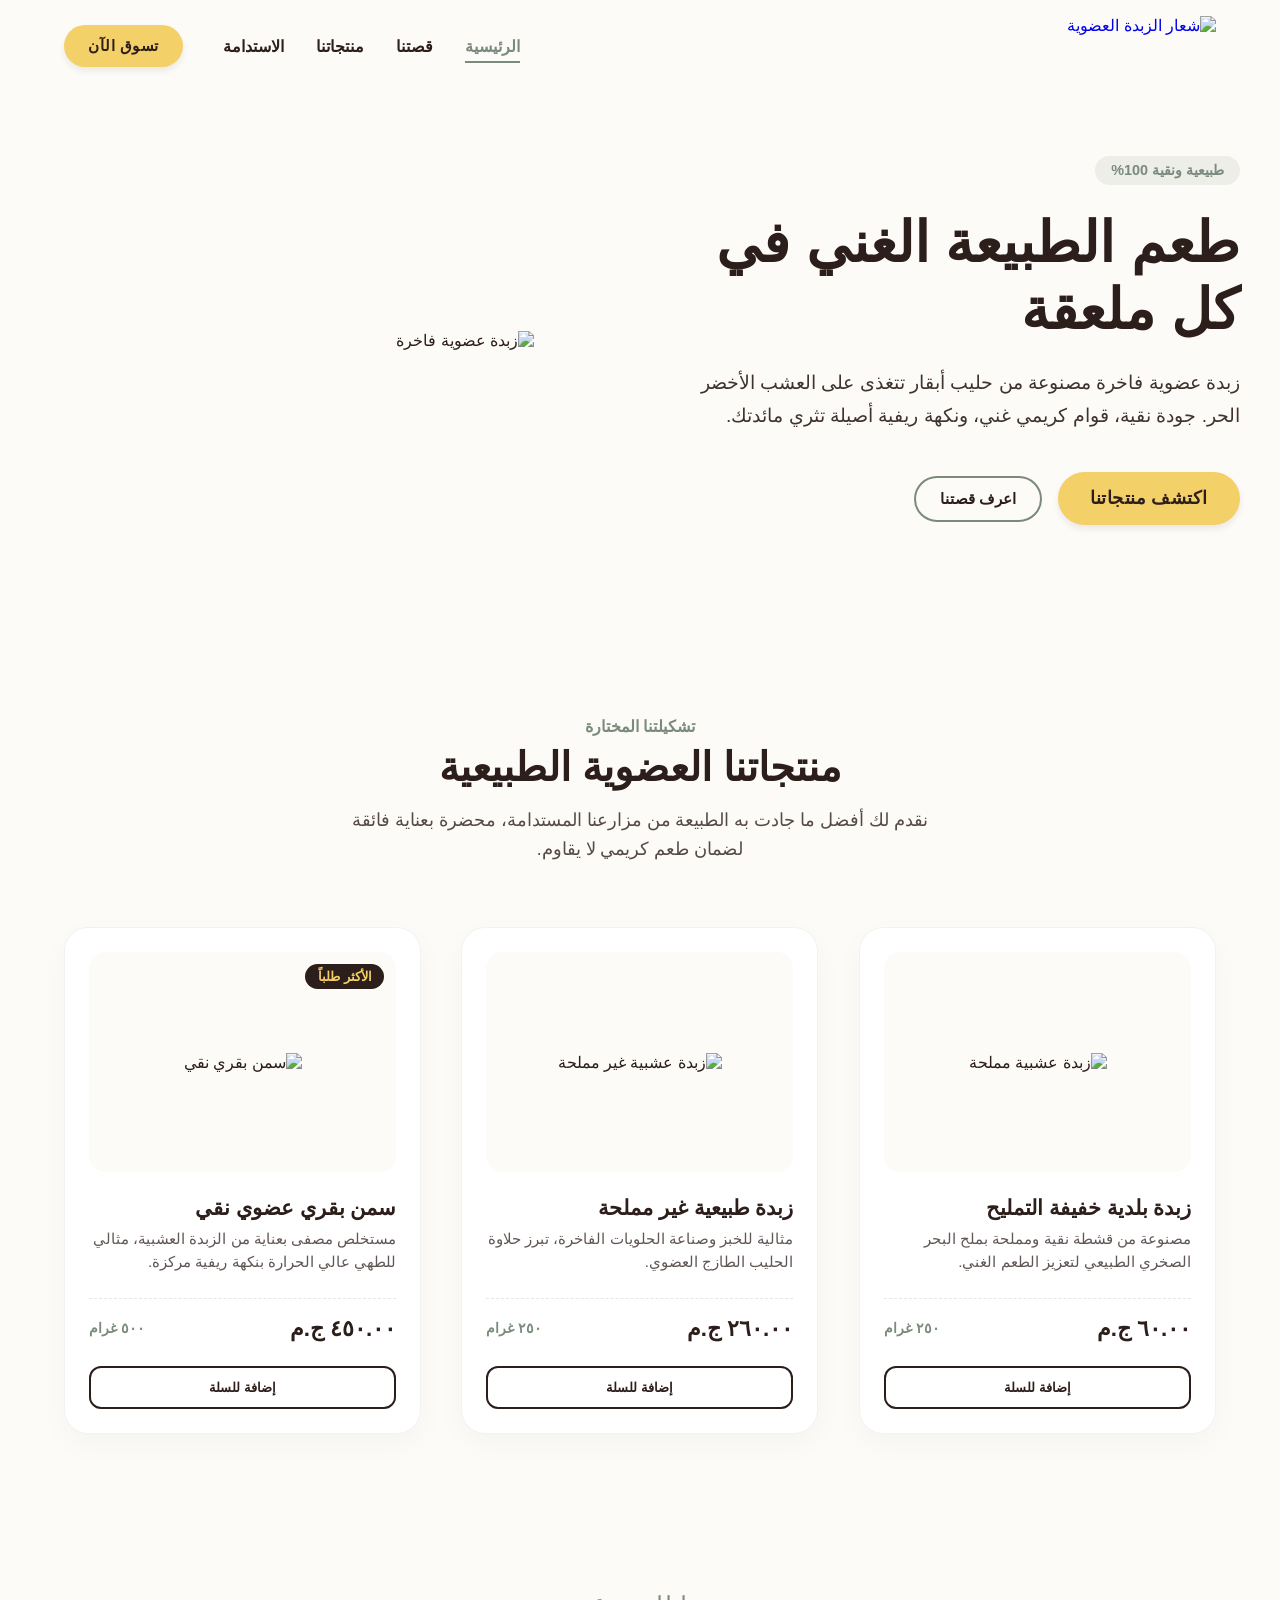
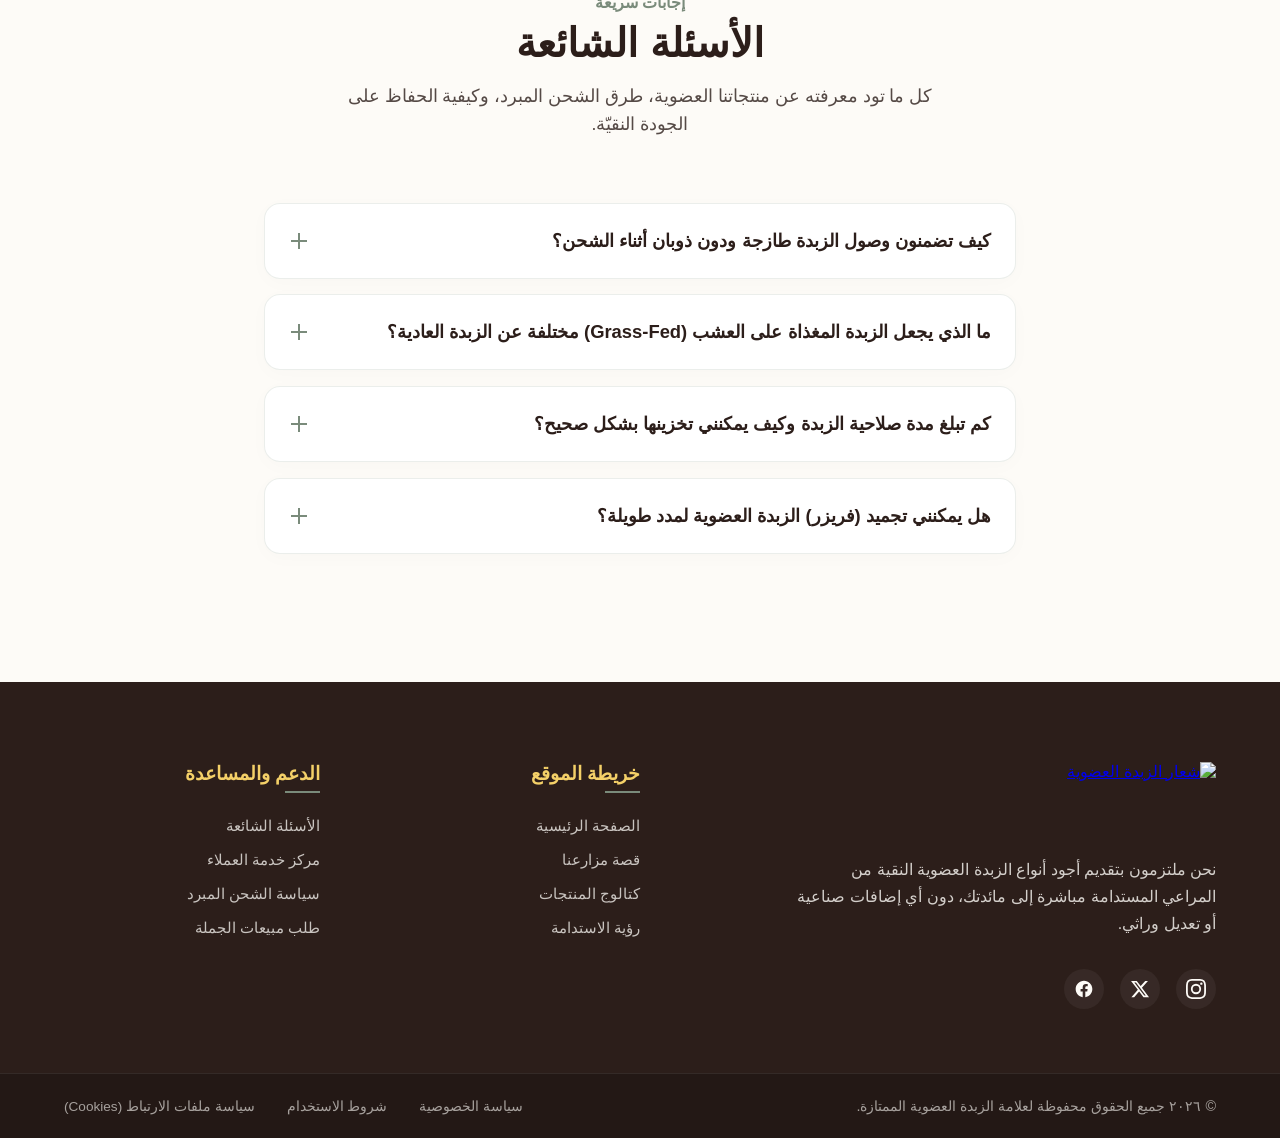
==== index.html @ 4843d84d "Add files via upload" ====
<!DOCTYPE html>
<html lang="ar" dir="rtl">
<head>
    <meta charset="UTF-8">

        <!-- علامات الميتا الأساسية للسيو (Core SEO Meta Tags) -->
    <meta name="description" content="اكتشف طعم الطبيعة النقي مع زبدتنا العضوية الفاخرة والمستخلصة من أبقار تتغذى على العشب الحر 100%. خالية من الإضافات والزيوت المهدرجة، قوام كريمي لا يقاوم.">
    <meta name="keywords" content="زبدة عضوية, زبدة طبيعية, زبدة عشبية, سمن بقري نقي, منتجات ألبان فاخرة, زبدة حيواني, مزارع مستدامة">
    <meta name="robots" content="index, follow">
    <meta name="author" content="اسم علامتك التجارية">
    <link rel="canonical" href="https://yourdomain.com">

    <!-- بطاقات بروتوكول الرسوم المفتوحة لمواقع التواصل الاجتماعي (Open Graph / Facebook) -->
    <meta property="og:type" content="website">
    <meta property="og:url" content="https://yourdomain.com">
    <meta property="og:title" content="زبدة عضوية فاخرة | نقيّة ومغذّاة على العشب 100%">
    <meta property="og:description" content="تذوق النقاء الريفي الأصيل مع منتجاتنا العضوية المستدامة. شحن مبرد بالكامل يضمن وصول قوامها الكريمي الطازج متماسكاً إلى باب بيتك.">
    <meta property="og:image" content="https://yourdomain.comimages/og-share-preview.jpg">
    <meta property="og:site_name" content="اسم علامتك التجارية">
    <meta property="og:locale" content="ar_SA">

    <!-- بطاقات تويتر (Twitter / X Card Data) -->
    <meta name="twitter:card" content="summary_large_image">
    <meta name="twitter:url" content="https://yourdomain.com">
    <meta name="twitter:title" content="زبدة عضوية فاخرة | طعم الطبيعة الغني">
    <meta name="twitter:description" content="زبدة بلدية وسمن بقري طبيعي مستخلص من مراعينا الخضراء المستدامة. خالية تماماً من الكيماويات والمواد الحافظة.">
    <meta name="twitter:image" content="https://yourdomain.comimages/og-share-preview.jpg">


    <meta name="viewport" content="width=device-width, initial-scale=1.0">
    
    <!-- [ضع علامات السيو والميتا تاج هنا] -->

    <title>الرئيسية - منتجات زبدة عضوية فاخرة</title>
    
    <!-- خطوط جوجل الخط العربي الممتاز -->
    <link rel="stylesheet" href="https://googleapis.com">
    
    <!-- ملف التنسيق الخارجي -->
    <link rel="stylesheet" href="style.css">
    

</head>

<body>

    <!-- الأشكال العضوية الخلفية المنتشرة عبر الصفحة -->
  <div style="position: absolute; top: 0; left: 0; width: 100%; height: 100%; overflow: hidden; pointer-events: none; z-index: -2;">
        <div class="organic-shape shape-top-left" aria-hidden="true"></div>
        <div class="organic-shape shape-mid-right" aria-hidden="true"></div>
        <div class="organic-shape shape-bottom-left" aria-hidden="true"></div>
    </div>

    <!-- شريط التنقل العالمي -->
    <header class="site-header">
        <div class="nav-container">
            <a href="#" class="logo-link">
                <!-- Inside index.html / about.html Header -->
<img src="your-transparent-logo.png" alt="شعار الزبدة العضوية" class="logo-img meadow-float">

            </a>

            <button class="mobile-nav-toggle" aria-label="تبديل القائمة" aria-expanded="false">
                <span class="hamburger"></span>
            </button>

            <nav class="nav-menu">
                <ul class="nav-links">
                    <li><a href="index.html" class="nav-item active">الرئيسية</a></li>
                    <li><a href="about.html" class="nav-item">قصتنا</a></li>
                    <li><a href="#products" class="nav-item">منتجاتنا</a></li>
                    <li><a href="#sustainability" class="nav-item">الاستدامة</a></li>
                </ul>
                <div class="nav-action">
                    <a href="#products" class="btn-primary">تسوق الآن</a>
                </div>
            </nav>
        </div>
    </header>

    <!-- قسم الهيرو الرئيسي -->
    <section class="hero-section">
        <div class="hero-container">
            <div class="hero-content">
                <span class="hero-badge">طبيعية ونقية 100%</span>
                <h1 class="hero-headline">طعم الطبيعة الغني في كل ملعقة</h1>
                <p class="hero-subtext">زبدة عضوية فاخرة مصنوعة من حليب أبقار تتغذى على العشب الأخضر الحر. جودة نقية، قوام كريمي غني، ونكهة ريفية أصيلة تثري مائدتك.</p>
                <div class="hero-cta-group">
                    <a href="#products" class="btn-primary btn-large">اكتشف منتجاتنا</a>
                    <a href="#story" class="btn-secondary">اعرف قصتنا</a>
                </div>
            </div>
            
            <div class="hero-visual">
                <div class="hero-image-wrapper">
                    <img src="your-transparent-logo.png" alt="زبدة عضوية فاخرة" class="hero-img">
                </div>
            </div>
        </div>
    </section>

    <!-- قسم المنتجات المتميز -->
    <section id="products" class="products-section">
        <div class="section-header">
            <span class="section-subtitle">تشكيلتنا المختارة</span>
            <h2 class="section-title">منتجاتنا العضوية الطبيعية</h2>
            <p class="section-desc">نقدم لك أفضل ما جادت به الطبيعة من مزارعنا المستدامة، محضرة بعناية فائقة لضمان طعم كريمي لا يقاوم.</p>
        </div>

        <div class="products-grid">
            <!-- المنتج الأول -->
            <article class="product-card reveal-on-scroll delay-1">
                <div class="product-image-holder">
                    <img src="your-transparent-logo.png" alt="زبدة عشبية مملحة" class="product-img">
                </div>
                <div class="product-info">
                    <h3 class="product-name">زبدة بلدية خفيفة التمليح</h3>
                    <p class="product-description">مصنوعة من قشطة نقية ومملحة بملح البحر الصخري الطبيعي لتعزيز الطعم الغني.</p>
                    <div class="product-meta">
                        <span class="product-price">٦٠.٠٠ ج.م</span>
                        <span class="product-weight">٢٥٠ غرام</span>
                    </div>
                    <button class="btn-product-add">إضافة للسلة</button>
                </div>
            </article>

            <!-- المنتج الثاني -->
            <article class="product-card reveal-on-scroll delay-2">
                <div class="product-image-holder">
                    <img src="your-transparent-logo.png" alt="زبدة عشبية غير مملحة" class="product-img">
                </div>
                <div class="product-info">
                    <h3 class="product-name">زبدة طبيعية غير مملحة</h3>
                    <p class="product-description">مثالية للخبز وصناعة الحلويات الفاخرة، تبرز حلاوة الحليب الطازج العضوي.</p>
                    <div class="product-meta">
                        <span class="product-price">٢٦٠.٠٠ ج.م</span>
                        <span class="product-weight">٢٥٠ غرام</span>
                    </div>
                    <button class="btn-product-add">إضافة للسلة</button>
                </div>
            </article>

            <!-- المنتج الثالث -->
            <article class="product-card reveal-on-scroll delay-3">
                <div class="product-image-holder">
                    <span class="badge-featured">الأكثر طلباً</span>
                    <img src="your-transparent-logo.png" alt="سمن بقري نقي" class="product-img">
                </div>
                <div class="product-info">
                    <h3 class="product-name">سمن بقري عضوي نقي</h3>
                    <p class="product-description">مستخلص مصفى بعناية من الزبدة العشبية، مثالي للطهي عالي الحرارة بنكهة ريفية مركزة.</p>
                    <div class="product-meta">
                        <span class="product-price">٤٥٠.٠٠ ج.م</span>
                        <span class="product-weight">٥٠٠ غرام</span>
                    </div>
                    <button class="btn-product-add">إضافة للسلة</button>
                </div>
            </article>
        </div>
    </section>

        <!-- قسم الأسئلة الشائعة -->
    <section id="faqs" class="faq-section">
        <div class="section-header">
            <span class="section-subtitle">إجابات سريعة</span>
            <h2 class="section-title">الأسئلة الشائعة</h2>
            <p class="section-desc">كل ما تود معرفته عن منتجاتنا العضوية، طرق الشحن المبرد، وكيفية الحفاظ على الجودة النقيّة.</p>
        </div>

        <div class="faq-accordion-container">
            <!-- السؤال الأول -->
            <div class="faq-item reveal-on-scroll">
                <button class="faq-trigger" aria-expanded="false">
                    <span class="faq-question">كيف تضمنون وصول الزبدة طازجة ودون ذوبان أثناء الشحن؟</span>
                    <span class="faq-icon" aria-hidden="true"></span>
                </button>
                <div class="faq-content" aria-hidden="true">
                    <div class="faq-answer">
                        <p>نحن نشحن كافة منتجاتنا عبر أسطول سيارات مبرد بالكامل مخصص للمواد الغذائية الحساسة. بالإضافة إلى ذلك، يتم تغليف الشحنة داخل صناديق عازلة للحرارة مدعومة بعبوات جل ثلجية جافة لتظل الزبدة مبردة ومحافظة على قوامها الكريمي المتماسك حتى باب بيتك تماماً.</p>
                    </div>
                </div>
            </div>

            <!-- السؤال الثاني -->
            <div class="faq-item reveal-on-scroll">
                <button class="faq-trigger" aria-expanded="false">
                    <span class="faq-question">ما الذي يجعل الزبدة المغذاة على العشب (Grass-Fed) مختلفة عن الزبدة العادية؟</span>
                    <span class="faq-icon" aria-hidden="true"></span>
                </button>
                <div class="faq-content" aria-hidden="true">
                    <div class="faq-answer">
                        <p>تأتي زبدتنا من أبقار ترعى بحرية في المراعي الخضراء طوال العام بدلاً من الحبوب. هذا يتسبب في اللون الأصفر الطبيعي الغني ويوفر قواماً أكثر طراوة. بالإضافة إلى ذلك، فهي تحتوي على نسب أعلى بـ 5 أضعاف من حمض الـ CLA المفيد، ونسب ممتازة من أوميغا 3 وفيتامينات (أ، د، ك٢) مقارنة بالزبدة التجارية.</p>
                    </div>
                </div>
            </div>

            <!-- السؤال الثالث -->
            <div class="faq-item reveal-on-scroll">
                <button class="faq-trigger" aria-expanded="false">
                    <span class="faq-question">كم تبلغ مدة صلاحية الزبدة وكيف يمكنني تخزينها بشكل صحيح؟</span>
                    <span class="faq-icon" aria-hidden="true"></span>
                </button>
                <div class="faq-content" aria-hidden="true">
                    <div class="faq-answer">
                        <p>صلاحية الزبدة في الثلاجة (بدرجة حرارة ٤ مئوية أو أقل) تصل إلى 3 أشهر من تاريخ الإنتاج. وللحفاظ على جودتها، ننصح بإبقائها في مغلفها الأصلي أو حاوية محكمة الإغلاق بعيداً عن الأطعمة ذات الروائح النفاذة مثل الثوم والبصل لأن الزبدة تمتص الروائح بسهولة.</p>
                    </div>
                </div>
            </div>

            <!-- السؤال الرابع -->
            <div class="faq-item reveal-on-scroll">
                <button class="faq-trigger" aria-expanded="false">
                    <span class="faq-question">هل يمكنني تجميد (فريزر) الزبدة العضوية لمدد طويلة؟</span>
                    <span class="faq-icon" aria-hidden="true"></span>
                </button>
                <div class="faq-content" aria-hidden="true">
                    <div class="faq-answer">
                        <p>نعم، بالتأكيد! يمكنك تجميد الزبدة العضوية بأمان في الفريزر لمدة تصل إلى 12 شهراً دون أن تفقد نكهتها الطازجة أو قيمتها الغذائية. عند الرغبة في استخدامها، انقلها إلى الثلاجة العادية قبل الاستهلاك بـ 24 ساعة لتذوب برفق وتستعيد قوامها المثالي.</p>
                    </div>
                </div>
            </div>
        </div>
    </section>

        <!-- تذييل الصفحة الرئيسي (Footer) -->
    <footer class="site-footer">
        <div class="footer-container">
            <!-- العمود الأول: نبذة العلامة التجارية والشعار -->
            <div class="footer-brand-column">
                <a href="#" class="footer-logo-link">
                    <img src="your-transparent-logo.png" alt="شعار الزبدة العضوية" class="footer-logo">
                </a>
                <p class="footer-brand-desc">نحن ملتزمون بتقديم أجود أنواع الزبدة العضوية النقية من المراعي المستدامة مباشرة إلى مائدتك، دون أي إضافات صناعية أو تعديل وراثي.</p>
                <!-- منصات التواصل الاجتماعي -->
                <div class="footer-socials">
                    <a href="#" class="social-icon-link" aria-label="تابعنا على إنستغرام">
                        <!-- أيقونة إنستغرام عبر الـ SVG النظيف لتجنب تحميل ملفات خارجية -->
                        <svg viewBox="0 0 24 24" width="20" height="20" fill="currentColor"><path d="M12 2.163c3.204 0 3.584.012 4.85.07 3.252.148 4.771 1.691 4.919 4.919.058 1.265.069 1.645.069 4.849 0 3.205-.012 3.584-.069 4.849-.149 3.225-1.664 4.771-4.919 4.919-1.266.058-1.644.07-4.85.07-3.204 0-3.584-.012-4.849-.07-3.26-.149-4.771-1.699-4.919-4.92-.058-1.265-.07-1.644-.07-4.849 0-3.204.013-3.583.07-4.849.149-3.227 1.664-4.771 4.919-4.919 1.266-.057 1.645-.069 4.849-.069zM12 0C8.741 0 8.333.014 7.053.072 2.695.272.273 2.69.073 7.051.014 8.333 0 8.741 0 12c0 3.259.014 3.668.072 4.948.2 4.358 2.618 6.78 6.98 6.98 1.281.058 1.689.072 4.948.072 3.259 0 3.668-.014 4.948-.072 4.354-.2 6.782-2.618 6.979-6.98.059-1.28.073-1.689.073-4.948 0-3.259-.014-3.667-.072-4.947-.196-4.354-2.617-6.78-6.979-6.98C15.668.014 15.259 0 12 0zm0 5.838a6.162 6.162 0 100 12.324 6.162 6.162 0 000-12.324zM12 16a4 4 0 110-8 4 4 0 010 8zm6.406-11.845a1.44 1.44 0 100 2.881 1.44 1.44 0 000-2.881z"/></svg>
                    </a>
                    <a href="#" class="social-icon-link" aria-label="تابعنا على إكس تويتر">
                        <svg viewBox="0 0 24 24" width="20" height="20" fill="currentColor"><path d="M18.244 2.25h3.308l-7.227 8.26 8.502 11.24H16.17l-5.214-6.817L4.99 21.75H1.68l7.73-8.835L1.254 2.25H8.08l4.713 6.231zm-1.161 17.52h1.833L7.084 4.126H5.117z"/></svg>
                    </a>
                    <a href="#" class="social-icon-link" aria-label="تابعنا على فيسبوك">
                        <svg viewBox="0 0 24 24" width="20" height="20" fill="currentColor"><path d="M22 12c0-5.523-4.477-10-10-10S2 6.477 2 12c0 4.991 3.657 9.128 8.438 9.878v-6.987h-2.54V12h2.54V9.797c0-2.506 1.492-3.89 3.777-3.89 1.094 0 2.238.195 2.238.195v2.46h-1.26c-1.243 0-1.63.771-1.63 1.562V12h2.773l-.443 2.89h-2.33v6.988C18.343 21.128 22 16.991 22 12z"/></svg>
                    </a>
                </div>
            </div>

            <!-- العمود الثاني: خريطة الموقع (Site Map Links) -->
            <div class="footer-links-column">
                <h3 class="footer-title">خريطة الموقع</h3>
                <ul class="footer-links-list">
                    <li><a href="#" class="footer-link">الصفحة الرئيسية</a></li>
                    <li><a href="#story" class="footer-link">قصة مزارعنا</a></li>
                    <li><a href="#products" class="footer-link">كتالوج المنتجات</a></li>
                    <li><a href="#sustainability" class="footer-link">رؤية الاستدامة</a></li>
                </ul>
            </div>

            <!-- العمود الثالث: الدعم والاتصال -->
            <div class="footer-links-column">
                <h3 class="footer-title">الدعم والمساعدة</h3>
                <ul class="footer-links-list">
                    <li><a href="#faqs" class="footer-link">الأسئلة الشائعة</a></li>
                    <li><a href="#" class="footer-link">مركز خدمة العملاء</a></li>
                    <li><a href="#" class="footer-link">سياسة الشحن المبرد</a></li>
                    <li><a href="#" class="footer-link">طلب مبيعات الجملة</a></li>
                </ul>
            </div>
        </div>

        <!-- الشريط السفلي النهائي (Bottom Baseline Wrapper) -->
        <div class="footer-bottom-baseline">
            <div class="baseline-container">
                <!-- حقوق النشر والتأليف -->
                <p class="footer-copyright">&copy; ٢٠٢٦ جميع الحقوق محفوظة لعلامة الزبدة العضوية الممتازة.</p>
                <!-- سياسات الخصوصية والشروط -->
                <div class="footer-legal-links">
                    <a href="#" class="legal-link">سياسة الخصوصية</a>
                    <a href="#" class="legal-link">شروط الاستخدام</a>
                    <a href="#" class="legal-link">سياسة ملفات الارتباط (Cookies)</a>
                </div>
            </div>
        </div>
    </footer>

<script src="script.js" defer></script>
  
</body>
</html>
---- style.css ----
/* --- CSS Reset & Variables --- */
* {
    margin: 0;
    padding: 0;
    box-sizing: border-box;
}

:root {
    --color-cream: #FDFBF7;       /* Primary Base */
    --color-yellow: #F4D068;      /* Product Hero */
    --color-sage: #7A8B7B;        /* Organic Anchor */
    --color-espresso: #2C1E1A;    /* Typography */
    --font-family: 'Tajawal', sans-serif;
}

html, body {
    background-color: var(--color-cream);
    color: var(--color-espresso);
    font-family: var(--font-family);
    
    /* FIX: Completely lock down horizontal overflow and prevent bounce artifacts */
    overflow-x: hidden; 
    width: 100%;
    min-height: 100vh;
    display: flex;
    flex-direction: column;
}

/* --- Header & Navigation Layout --- */
.site-header, .hero-section, .products-section, .faq-section {
    width: 100%;
    flex-shrink: 0;
}
.nav-container {
    max-width: 1200px;
    margin: 0 auto;
    padding: 1rem 1.5rem;
    display: flex;
    justify-content: space-between;
    align-items: center;
}

/* الشعار */
.logo-link {
    display: flex;
    align-items: center;
    text-decoration: none;
}

.logo-img {
    height: 60px;
    width: auto;
    display: block;
    object-fit: contain;
}

/* القائمة لسطح المكتب */
.nav-menu {
    display: flex;
    align-items: center;
    gap: 2.5rem;
}

.nav-links {
    list-style: none;
    display: flex;
    gap: 2rem;
}

.nav-item {
    text-decoration: none;
    color: var(--color-espresso);
    font-weight: 700;
    font-size: 1rem;
    transition: color 0.3s ease;
    padding: 0.5rem 0;
    position: relative;
}

.nav-item:hover,
.nav-item.active {
    color: var(--color-sage);
}

.nav-item::after {
    content: '';
    position: absolute;
    bottom: 0;
    right: 0;
    width: 0;
    height: 2px;
    background-color: var(--color-sage);
    transition: width 0.3s ease;
}

.nav-item:hover::after,
.nav-item.active::after {
    width: 100%;
}

/* --- Buttons --- */
.btn-primary {
    display: inline-block;
    background-color: var(--color-yellow);
    color: var(--color-espresso);
    text-decoration: none;
    padding: 0.75rem 1.5rem;
    border-radius: 50px;
    font-weight: 700;
    font-size: 0.95rem;
    letter-spacing: 0.5px;
    transition: transform 0.2s ease, box-shadow 0.2s ease;
    box-shadow: 0 4px 6px rgba(44, 30, 26, 0.1);
    border: none;
    cursor: pointer;
}

.btn-primary:hover {
    transform: translateY(-2px);
    box-shadow: 0 6px 12px rgba(44, 30, 26, 0.15);
}

.btn-secondary {
    display: inline-block;
    background-color: transparent;
    color: var(--color-espresso);
    text-decoration: none;
    padding: 0.75rem 1.5rem;
    border-radius: 50px;
    font-weight: 700;
    font-size: 0.95rem;
    border: 2px solid var(--color-sage);
    transition: background-color 0.3s ease, color 0.3s ease;
}

.btn-secondary:hover {
    background-color: var(--color-sage);
    color: var(--color-cream);
}

.btn-large {
    padding: 1rem 2rem;
    font-size: 1.1rem;
}

/* --- Hero Section --- */
.hero-section {
    padding: 4rem 1.5rem 6rem 1.5rem;
    position: relative;
}

.hero-container {
    max-width: 1200px;
    margin: 0 auto;
    display: flex;
    align-items: center;
    justify-content: space-between;
    gap: 4rem;
}

.hero-content {
    flex: 1;
    max-width: 600px;
}

.hero-badge {
    display: inline-block;
    background-color: rgba(122, 139, 123, 0.15); /* لون الساج بشفافية خفيفة */
    color: var(--color-sage);
    padding: 0.4rem 1rem;
    border-radius: 20px;
    font-weight: 700;
    font-size: 0.9rem;
    margin-bottom: 1.5rem;
}

.hero-headline {
    font-size: 3.5rem;
    font-weight: 900;
    line-height: 1.2;
    color: var(--color-espresso);
    margin-bottom: 1.5rem;
}

.hero-subtext {
    font-size: 1.2rem;
    line-height: 1.7;
    color: var(--color-espresso);
    opacity: 0.9;
    margin-bottom: 2.5rem;
}

.hero-cta-group {
    display: flex;
    gap: 1rem;
    align-items: center;
}

/* منطقة الصورة */
.hero-visual {
    flex: 1;
    display: flex;
    justify-content: center;
    align-items: center;
}

.hero-image-wrapper {
    position: relative;
    width: 100%;
    max-width: 450px;
}

/* تأثير خلفية ناعم دائري خلف اللوجو/المنتج لإبرازه */
.hero-image-wrapper::before {
    content: '';
    position: absolute;
    top: 50%;
    left: 50%;
    transform: translate(-50%, -50%);
    width: 90%;
    height: 90%;
    background-color: rgba(244, 208, 104, 0.2); /* لون أصفر البطل بشفافية */
    border-radius: 50%;
    z-index: -1;
    filter: blur(20px);
}

.hero-img {
    width: 100%;
    height: auto;
    object-fit: contain;
    animation: float 4s ease-in-out infinite; /* تأثير حركة طفو ناعم */
}

/* حركة طفو خفيفة للصورة العضوية */
@keyframes float {
    0%, 100% { transform: translateY(0); }
    50% { transform: translateY(-10px); }
}

/* --- Mobile Nav Toggle (Hamburger) --- */
.mobile-nav-toggle {
    display: none;
    background: transparent;
    border: none;
    cursor: pointer;
    padding: 0.5rem;
    z-index: 1100;
}

.hamburger {
    display: block;
    width: 24px;
    height: 2px;
    background-color: var(--color-espresso);
    position: relative;
    transition: background-color 0.3s ease;
}

.hamburger::before,
.hamburger::after {
    content: '';
    position: absolute;
    width: 24px;
    height: 2px;
    background-color: var(--color-espresso);
    transition: transform 0.3s ease, top 0.3s ease;
}

.hamburger::before { top: -6px; }
.hamburger::after { top: 6px; }

.mobile-nav-toggle[aria-expanded="true"] .hamburger {
    background-color: transparent;
}

.mobile-nav-toggle[aria-expanded="true"] .hamburger::before {
    top: 0;
    transform: rotate(45deg);
}

.mobile-nav-toggle[aria-expanded="true"] .hamburger::after {
    top: 0;
    transform: rotate(-45deg);
}

/* --- Responsive Media Queries (Mobile & Tablet) --- */
@media (max-width: 992px) {
    .hero-headline {
        font-size: 2.8rem;
    }
    .hero-container {
        gap: 2rem;
    }
}

@media (max-width: 768px) {
    /* شريط التنقل للهاتف المحمول - يفتح من اليسار تماشياً مع اتجاه القراءة RTL */
    .mobile-nav-toggle {
        display: block;
    }

    .nav-menu {
        position: fixed;
        top: 0;
        left: -100%; /* مخفي خارج الشاشة من اليسار */
        right: auto;
        width: 80%;
        max-width: 320px;
        height: 100vh;
        background-color: var(--color-cream);
        box-shadow: 4px 0 15px rgba(44, 30, 26, 0.15);
        flex-direction: column;
        justify-content: flex-start;
        align-items: flex-start;
        gap: 3rem;
        padding: 6rem 2rem 2rem 2rem;
        transition: left 0.4s cubic-bezier(0.16, 1, 0.3, 1);
    }

    .nav-menu.nav-open {
        left: 0; /* ينزلق للداخل عند الفتح */
    }

    .nav-links {
        flex-direction: column;
        width: 100%;
        gap: 1.5rem;
    }

    .nav-item {
        font-size: 1.25rem;
        display: block;
        width: 100%;
    }

    .nav-action {
        width: 100%;
    }

    .btn-primary {
        width: 100%;
        text-align: center;
        padding: 1rem;
    }

    /* قسم الهيرو للهاتف المحمول */
    .hero-container {
        flex-direction: column-reverse; /* وضع الصورة في الأعلى والنص تحتها */
        text-align: center;
        gap: 3rem;
    }

    .hero-content {
        max-width: 100%;
    }

    .hero-headline {
        font-size: 2.2rem;
    }

    .hero-subtext {
        font-size: 1.1rem;
        margin-bottom: 2rem;
    }

    .hero-cta-group {
        flex-direction: column;
        width: 100%;
        gap: 1rem;
    }

    .hero-cta-group .btn-primary,
    .hero-cta-group .btn-secondary {
        width: 100%;
        text-align: center;
    }
}
/* --- CSS Reset & Variables --- */
* {
    margin: 0;
    padding: 0;
    box-sizing: border-box;
}

html {
    scroll-behavior: smooth;
}

:root {
    --color-cream: #FDFBF7;       /* Primary Base */
    --color-yellow: #F4D068;      /* Product Hero */
    --color-sage: #7A8B7B;        /* Organic Anchor */
    --color-espresso: #2C1E1A;    /* Typography */
    --font-family: 'Tajawal', sans-serif;
}

body {
    font-family: var(--font-family);
    background-color: var(--color-cream);
    color: var(--color-espresso);
    overflow-x: hidden;
    position: relative;
    min-height: 100vh;
}

/* --- Dynamic Organic Background Textures --- */
.organic-shape {
    position: absolute;
    z-index: -2;
    background-color: rgba(122, 139, 123, 0.05); /* Softened opacity tint */
    filter: blur(40px);
    pointer-events: none;
    
    /* FIX: Prevents animation cycles from triggering side-to-side browser scrollbars */
    contain: paint; 
    will-change: transform;
}

/* شكل علوي أيسر الهيرو */
.shape-top-left {
    top: -2%;
    left: -5%;
    width: 35vw;
    height: 35vw;
    border-radius: 43% 57% 62% 38% / 45% 40% 60% 55%;
    background-color: rgba(244, 208, 104, 0.08);
    animation: pulseShapeTop 14s ease-in-out infinite alternate;
}

.shape-mid-right {
    top: 40%;
    right: -5%;
    width: 35vw;
    height: 35vw;
    border-radius: 60% 40% 55% 45% / 40% 60% 40% 60%;
    animation: pulseShapeRight 12s ease-in-out infinite alternate;
}

.shape-bottom-left {
    bottom: 5%; /* FIX: Lifted from absolute bottom boundary to eliminate layout overflow */
    left: -5%;
    width: 30vw;
    height: 30vw;
    border-radius: 50% 50% 30% 70% / 50% 60% 40% 50%;
    background-color: rgba(244, 208, 104, 0.06);
    animation: pulseShapeLeft 16s ease-in-out infinite alternate;
}

@keyframes pulseShapeTop {
    0% { transform: scale(1) translate(0, 0) rotate(0deg); }
    100% { transform: scale(1.05) translate(10px, 15px) rotate(8deg); }
}
@keyframes pulseShapeRight {
    0% { transform: scale(1) translate(0, 0) rotate(0deg); }
    100% { transform: scale(1.05) translate(-10px, -15px) rotate(-8deg); }
}
@keyframes pulseShapeLeft {
    0% { transform: scale(1) translate(0, 0) rotate(0deg); }
    100% { transform: scale(1.05) translate(15px, -10px) rotate(5deg); }
}
/* --- Header & Navigation Layout --- */
.site-header {
    background-color: transparent;
    width: 100%;
    position: relative;
    z-index: 1000;
}

.nav-container {
    max-width: 1200px;
    margin: 0 auto;
    padding: 1rem 1.5rem;
    display: flex;
    justify-content: space-between;
    align-items: center;
}

.logo-link {
    display: flex;
    align-items: center;
    text-decoration: none;
}

.logo-img {
    height: 60px;
    width: auto;
    display: block;
    object-fit: contain;
}

.nav-menu {
    display: flex;
    align-items: center;
    gap: 2.5rem;
}

.nav-links {
    list-style: none;
    display: flex;
    gap: 2rem;
}

.nav-item {
    text-decoration: none;
    color: var(--color-espresso);
    font-weight: 700;
    font-size: 1rem;
    transition: color 0.3s ease;
    padding: 0.5rem 0;
    position: relative;
}

.nav-item:hover,
.nav-item.active {
    color: var(--color-sage);
}

.nav-item::after {
    content: '';
    position: absolute;
    bottom: 0;
    right: 0;
    width: 0;
    height: 2px;
    background-color: var(--color-sage);
    transition: width 0.3s ease;
}

.nav-item:hover::after,
.nav-item.active::after {
    width: 100%;
}

/* --- Unified Button System --- */
.btn-primary {
    display: inline-block;
    background-color: var(--color-yellow);
    color: var(--color-espresso);
    text-decoration: none;
    padding: 0.75rem 1.5rem;
    border-radius: 50px;
    font-weight: 700;
    font-size: 0.95rem;
    transition: transform 0.2s ease, box-shadow 0.2s ease;
    box-shadow: 0 4px 6px rgba(44, 30, 26, 0.08);
    border: none;
    cursor: pointer;
}

.btn-primary:hover {
    transform: translateY(-2px);
    box-shadow: 0 6px 12px rgba(44, 30, 26, 0.14);
}

.btn-secondary {
    display: inline-block;
    background-color: transparent;
    color: var(--color-espresso);
    text-decoration: none;
    padding: 0.75rem 1.5rem;
    border-radius: 50px;
    font-weight: 700;
    font-size: 0.95rem;
    border: 2px solid var(--color-sage);
    transition: background-color 0.3s ease, color 0.3s ease;
}

.btn-secondary:hover {
    background-color: var(--color-sage);
    color: var(--color-cream);
}

.btn-large {
    padding: 1rem 2rem;
    font-size: 1.1rem;
}

/* --- Hero Section --- */
.hero-section {
    padding: 4rem 1.5rem 6rem 1.5rem;
    position: relative;
}

.hero-container {
    max-width: 1200px;
    margin: 0 auto;
    display: flex;
    align-items: center;
    justify-content: space-between;
    gap: 4rem;
}

.hero-content {
    flex: 1;
    max-width: 600px;
}

.hero-badge {
    display: inline-block;
    background-color: rgba(122, 139, 123, 0.12);
    color: var(--color-sage);
    padding: 0.4rem 1rem;
    border-radius: 20px;
    font-weight: 700;
    font-size: 0.9rem;
    margin-bottom: 1.5rem;
}

.hero-headline {
    font-size: 3.5rem;
    font-weight: 900;
    line-height: 1.2;
    color: var(--color-espresso);
    margin-bottom: 1.5rem;
}

.hero-subtext {
    font-size: 1.2rem;
    line-height: 1.7;
    color: var(--color-espresso);
    opacity: 0.9;
    margin-bottom: 2.5rem;
}

.hero-cta-group {
    display: flex;
    gap: 1rem;
    align-items: center;
}

.hero-visual {
    flex: 1;
    display: flex;
    justify-content: center;
    align-items: center;
}

.hero-image-wrapper {
    position: relative;
    width: 100%;
    max-width: 420px;
}

.hero-image-wrapper::before {
    content: '';
    position: absolute;
    top: 50%;
    left: 50%;
    transform: translate(-50%, -50%);
    width: 90%;
    height: 90%;
    background-color: rgba(244, 208, 104, 0.25);
    border-radius: 50%;
    z-index: -1;
    filter: blur(25px);
}

.hero-img {
    width: 100%;
    height: auto;
    object-fit: contain;
    animation: float 4s ease-in-out infinite;
}

@keyframes float {
    0%, 100% { transform: translateY(0); }
    50% { transform: translateY(-12px); }
}

/* --- Products Catalog Grid Section --- */
.products-section {
    max-width: 1200px;
    margin: 0 auto;
    padding: 6rem 1.5rem;
}

.section-header {
    text-align: center;
    max-width: 600px;
    margin: 0 auto 4rem auto;
}

.section-subtitle {
    display: block;
    color: var(--color-sage);
    font-weight: 700;
    font-size: 1rem;
    text-transform: uppercase;
    margin-bottom: 0.5rem;
}

.section-title {
    font-size: 2.5rem;
    font-weight: 900;
    color: var(--color-espresso);
    margin-bottom: 1rem;
}

.section-desc {
    font-size: 1.1rem;
    line-height: 1.6;
    color: var(--color-espresso);
    opacity: 0.8;
}

.products-grid {
    display: grid;
    grid-template-columns: repeat(3, 1fr);
    gap: 2.5rem;
}

.product-card {
    background-color: #FFFFFF;
    border-radius: 24px;
    overflow: hidden;
    padding: 1.5rem;
    display: flex;
    flex-direction: column;
    box-shadow: 0 10px 30px rgba(44, 30, 26, 0.03);
    border: 1px solid rgba(122, 139, 123, 0.1);
    transition: transform 0.3s ease, box-shadow 0.3s ease;
    position: relative;
}

.product-card:hover {
    transform: translateY(-8px);
    box-shadow: 0 15px 40px rgba(44, 30, 26, 0.08);
}

.product-image-holder {
    background-color: var(--color-cream);
    border-radius: 16px;
    height: 220px;
    display: flex;
    justify-content: center;
    align-items: center;
    padding: 1.5rem;
    margin-bottom: 1.5rem;
    position: relative;
}

.product-img {
    max-height: 100%;
    max-width: 100%;
    object-fit: contain;
    transition: transform 0.3s ease;
}

.product-card:hover .product-img {
    transform: scale(1.05);
}

.badge-featured {
    position: absolute;
    top: 12px;
    right: 12px;
    background-color: var(--color-espresso);
    color: var(--color-yellow);
    padding: 0.3rem 0.8rem;
    border-radius: 30px;
    font-size: 0.8rem;
    font-weight: 700;
}

.product-info {
    display: flex;
    flex-direction: column;
    flex-grow: 1;
}

.product-name {
    font-size: 1.3rem;
    font-weight: 700;
    color: var(--color-espresso);
    margin-bottom: 0.5rem;
}

.product-description {
    font-size: 0.95rem;
    line-height: 1.5;
    color: var(--color-espresso);
    opacity: 0.75;
    margin-bottom: 1.5rem;
    flex-grow: 1;
}

.product-meta {
    display: flex;
    justify-content: space-between;
    align-items: center;
    margin-bottom: 1.5rem;
    padding-top: 1rem;
    border-top: 1px dashed rgba(122, 139, 123, 0.2);
}

.product-price {
    font-size: 1.4rem;
    font-weight: 900;
    color: var(--color-espresso);
}

.product-weight {
    font-size: 0.85rem;
    color: var(--color-sage);
    font-weight: 700;
}

.btn-product-add {
    background-color: transparent;
    border: 2px solid var(--color-espresso);
    color: var(--color-espresso);
    padding: 0.75rem;
    border-radius: 12px;
    font-weight: 700;
    cursor: pointer;
    transition: all 0.2s ease;
}

.btn-product-add:hover {
    background-color: var(--color-espresso);
    color: var(--color-cream);
}

/* --- Mobile Nav Toggle Requirements --- */
.mobile-nav-toggle {
    display: none;
    background: transparent;
    border: none;
    cursor: pointer;
    padding: 0.5rem;
    z-index: 1100;
}

.hamburger {
    display: block;
    width: 24px;
    height: 2px;
    background-color: var(--color-espresso);
    position: relative;
}

.hamburger::before, .hamburger::after {
    content: '';
    position: absolute;
    width: 24px;
    height: 2px;
    background-color: var(--color-espresso);
    transition: transform 0.3s ease, top 0.3s ease;
}

.hamburger::before { top: -6px; }
.hamburger::after { top: 6px; }

.mobile-nav-toggle[aria-expanded="true"] .hamburger { background-color: transparent; }
.mobile-nav-toggle[aria-expanded="true"] .hamburger::before { top: 0; transform: rotate(45deg); }
.mobile-nav-toggle[aria-expanded="true"] .hamburger::after { top: 0; transform: rotate(-45deg); }

/* --- Responsive Media Queries (Mobile & Tablet) --- */
@media (max-width: 1024px) {
    .products-grid {
        grid-template-columns: repeat(2, 1fr);
        gap: 2rem;
    }
}

@media (max-width: 768px) {
    /* شريط تنقل الهاتف */
    .mobile-nav-toggle { display: block; }
}

/* --- FAQ Accordion Section --- */
.faq-section {
    max-width: 800px; /* مقاس أصغر ومريح للقراءة السريعة */
    margin: 0 auto;
    padding: 4rem 1.5rem 8rem 1.5rem;
    position: relative;
}

.faq-accordion-container {
    display: flex;
    flex-direction: column;
    gap: 1rem;
}

.faq-item {
    background-color: #FFFFFF;
    border-radius: 16px;
    border: 1px solid rgba(122, 139, 123, 0.15);
    box-shadow: 0 4px 20px rgba(44, 30, 26, 0.02);
    overflow: hidden;
    transition: border-color 0.3s ease, box-shadow 0.3s ease;
}

.faq-item:hover {
    border-color: var(--color-sage);
}

.faq-item.active {
    border-color: var(--color-sage);
    box-shadow: 0 10px 25px rgba(122, 139, 123, 0.08);
}

/* زر ضغط السؤال الكلي */
.faq-trigger {
    width: 100%;
    background: transparent;
    border: none;
    padding: 1.5rem;
    display: flex;
    justify-content: space-between;
    align-items: center;
    gap: 1.5rem;
    cursor: pointer;
    text-align: right;
    font-family: var(--font-family);
    transition: background-color 0.2s ease;
}

.faq-question {
    font-size: 1.15rem;
    font-weight: 700;
    color: var(--color-espresso);
    line-height: 1.4;
}

/* رمز الجمع والطرح التفاعلي والمصمم بالـ CSS الصافي */
.faq-icon {
    position: relative;
    width: 20px;
    height: 20px;
    flex-shrink: 0;
}

.faq-icon::before,
.faq-icon::after {
    content: '';
    position: absolute;
    background-color: var(--color-sage);
    transition: transform 0.3s cubic-bezier(0.16, 1, 0.3, 1);
    top: 50%;
    left: 50%;
    transform: translate(-50%, -50%);
}

/* الضلع الأفقي */
.faq-icon::before {
    width: 16px;
    height: 2px;
}

/* الضلع العمودي */
.faq-icon::after {
    width: 2px;
    height: 16px;
}

/* دوران الضلع العمودي ليتحول لرمز الطرح عند الفتح */
.faq-item.active .faq-icon::after {
    transform: translate(-50%, -50%) rotate(90deg);
    opacity: 0;
}

.faq-item.active .faq-icon::before {
    transform: translate(-50%, -50%) rotate(180deg);
    background-color: var(--color-espresso);
}

/* حاوية الإجابة مع تأثير انزلاق ناعم ومتحكم به عبر الارتفاع الأقصى للـ JS */
.faq-content {
    max-height: 0;
    overflow: hidden;
    transition: max-height 0.3s cubic-bezier(0.16, 1, 0.3, 1);
}

.faq-answer {
    padding: 0 1.5rem 1.5rem 1.5rem;
    font-size: 1rem;
    line-height: 1.7;
    color: var(--color-espresso);
    opacity: 0.85;
    border-top: 1px dashed rgba(122, 139, 123, 0.1);
    padding-top: 1rem;
}

/* توافق الشاشات الصغيرة للهواتف المحمولة */
@media (max-width: 768px) {
    .faq-section {
        padding-top: 2rem;
        padding-bottom: 5rem;
    }
    
    .faq-trigger {
        padding: 1.25rem;
    }
    
    .faq-question {
        font-size: 1rem;
    }
    
    .faq-answer {
        font-size: 0.95rem;
        padding: 0 1.25rem 1.25rem 1.25rem;
    }
}
/* --- Global Footer Section --- */
.site-footer {
    background-color: var(--color-espresso);
    color: var(--color-cream);
    padding: 5rem 0 0 0;
    position: relative;
    width: 100%;
    
    /* FIX: Force footer stack placement to absorb any remaining viewport spacing cleanly */
    margin-top: auto; 
    margin-bottom: 0 !important; 
}

.footer-container {
    max-width: 1200px;
    margin: 0 auto;
    padding: 0 1.5rem 4rem 1.5rem;
    display: grid;
    grid-template-columns: 2fr 1fr 1fr; /* Custom asymmetric layout proportion */
    gap: 4rem;
}

/* عمود هوية العلامة التجارية */
.footer-brand-column {
    display: flex;
    flex-direction: column;
    gap: 1.5rem;
    max-width: 420px;
}

.footer-logo {
    height: 70px;
    width: auto;
    object-fit: contain;
    display: block;
}

.footer-brand-desc {
    font-size: 1rem;
    line-height: 1.7;
    opacity: 0.8; /* Subtle softening of white text */
}

/* روابط شبكات التواصل الاجتماعي */
.footer-socials {
    display: flex;
    gap: 1rem;
    margin-top: 0.5rem;
}

.social-icon-link {
    display: flex;
    align-items: center;
    justify-content: center;
    width: 40px;
    height: 40px;
    border-radius: 50%;
    background-color: rgba(253, 251, 247, 0.05); /* Very light layout opacity blend */
    color: var(--color-cream);
    transition: all 0.3s ease;
}

.social-icon-link:hover {
    background-color: var(--color-yellow); /* Product Hero color hover anchor */
    color: var(--color-espresso);
    transform: translateY(-3px);
}

/* أعمدة الروابط والقوائم */
.footer-links-column {
    display: flex;
    flex-direction: column;
    gap: 1.5rem;
}

.footer-title {
    font-size: 1.2rem;
    font-weight: 700;
    color: var(--color-yellow); /* Yellow acts as section marker item */
    position: relative;
    padding-bottom: 0.5rem;
}

/* خط تزييني سفلي لعنوان القائمة */
.footer-title::after {
    content: '';
    position: absolute;
    bottom: 0;
    right: 0;
    width: 35px;
    height: 2px;
    background-color: var(--color-sage); /* Organic Anchor */
}

.footer-links-list {
    list-style: none;
    display: flex;
    flex-direction: column;
    gap: 1rem;
}

.footer-link {
    text-decoration: none;
    color: var(--color-cream);
    font-size: 0.95rem;
    opacity: 0.75;
    transition: all 0.2s ease;
    display: inline-block;
}

.footer-link:hover {
    color: var(--color-yellow);
    opacity: 1;
    transform: translateX(-4px); /* Moves left in direction of reading (RTL) */
}

/* --- Bottom Baseline Wrapper --- */
.footer-bottom-baseline {
    background-color: rgba(0, 0, 0, 0.2); /* Extra subtle layer depth contrast */
    border-top: 1px solid rgba(253, 251, 247, 0.08);
    padding: 1.5rem 0;
    width: 100%;
}

.baseline-container {
    max-width: 1200px;
    margin: 0 auto;
    padding: 0 1.5rem;
    display: flex;
    justify-content: space-between;
    align-items: center;
    gap: 2rem;
}

.footer-copyright {
    font-size: 0.9rem;
    opacity: 0.6;
}

.footer-legal-links {
    display: flex;
    gap: 2rem;
}

.legal-link {
    text-decoration: none;
    color: var(--color-cream);
    font-size: 0.85rem;
    opacity: 0.6;
    transition: opacity 0.2s ease;
}

.legal-link:hover {
    opacity: 1;
    color: var(--color-yellow);
}

/* --- Responsive Layout Configurations (Mobile & Tablets) --- */
@media (max-width: 992px) {
    .footer-container {
        grid-template-columns: repeat(2, 1fr); /* Splits into equal columns layout */
        gap: 3rem;
    }
    
    .footer-brand-column {
        grid-column: span 2; /* Forces brand to span top width profile */
        max-width: 100%;
    }
}

@media (max-width: 768px) {
    .site-footer {
        padding-top: 3.5rem;
    }
    
    .footer-container {
        grid-template-columns: 1fr; /* Pure linear stack flow */
        gap: 2.5rem;
        padding-bottom: 2.5rem;
    }
    
    .footer-brand-column {
        grid-column: span 1;
    }
    
    .baseline-container {
        flex-direction: column; /* Stacks layout elements linearly safely */
        text-align: center;
        gap: 1rem;
    }
    
    .footer-legal-links {
        flex-direction: column;
        gap: 0.75rem;
    }
}






/* --- Nutritional Benchmark Graphic Section --- */
.nutrition-section {
    max-width: 1200px;
    margin: 0 auto;
    padding: 4rem 1.5rem;
    width: 100%;
}

.nutrition-comparison-container {
    display: grid;
    grid-template-columns: repeat(2, 1fr);
    gap: 3rem;
    margin-top: 2rem;
}

.nutrition-column {
    background-color: #FFFFFF;
    border-radius: 28px;
    padding: 3rem 2.5rem;
    position: relative;
    border: 1px solid rgba(44, 30, 26, 0.05);
}

/* عمود الزبدة العضوية المتميز */
.nutrition-column.premium-choice {
    border: 2px solid var(--color-sage);
    box-shadow: 0 15px 40px rgba(122, 139, 123, 0.06);
}

.nutrition-badge-top {
    position: absolute;
    top: -14px;
    right: 30px;
    background-color: var(--color-sage);
    color: var(--color-cream);
    padding: 0.4rem 1.2rem;
    border-radius: 30px;
    font-size: 0.85rem;
    font-weight: 700;
}

.nutrition-col-title {
    font-size: 1.6rem;
    font-weight: 900;
    color: var(--color-espresso);
    margin-bottom: 2rem;
    position: relative;
    padding-bottom: 0.75rem;
}

.premium-choice .nutrition-col-title {
    color: var(--color-sage);
}

.nutrition-metrics-list {
    list-style: none;
    display: flex;
    flex-direction: column;
    gap: 1.5rem;
}

.metric-item {
    display: flex;
    gap: 1.25rem;
    align-items: flex-start;
}

.metric-icon {
    font-size: 1.8rem;
    flex-shrink: 0;
    line-height: 1;
}

.metric-text {
    font-size: 1.05rem;
    line-height: 1.6;
    color: var(--color-espresso);
}

.standard-choice {
    background-color: rgba(44, 30, 26, 0.02);
    opacity: 0.85;
}

/* --- Interactive Farm Slider Section --- */
.farm-slider-section {
    max-width: 1200px;
    margin: 0 auto;
    padding: 5rem 1.5rem 2rem 1.5rem;
    width: 100%;
}

.farm-slider-wrapper {
    background-color: #FFFFFF;
    border-radius: 32px;
    border: 1px solid rgba(122, 139, 123, 0.12);
    padding: 3rem;
    box-shadow: 0 10px 35px rgba(44, 30, 26, 0.02);
}

/* أزرار التحكم والتبويب */
.farm-tabs {
    display: flex;
    justify-content: center;
    gap: 1rem;
    margin-bottom: 3.5rem;
    border-bottom: 2px solid rgba(122, 139, 123, 0.1);
    padding-bottom: 1rem;
}

.farm-tab-btn {
    background: transparent;
    border: none;
    font-family: var(--font-family);
    font-size: 1.15rem;
    font-weight: 700;
    color: var(--color-espresso);
    opacity: 0.6;
    padding: 0.75rem 1.5rem;
    cursor: pointer;
    transition: all 0.3s ease;
    position: relative;
}

.farm-tab-btn.active,
.farm-tab-btn:hover {
    opacity: 1;
    color: var(--color-sage);
}

.farm-tab-btn::after {
    content: '';
    position: absolute;
    bottom: -18px;
    right: 0;
    width: 0;
    height: 4px;
    background-color: var(--color-sage);
    transition: width 0.3s ease;
}

.farm-tab-btn.active::after {
    width: 100%;
}

/* السلايدات والشرائح */
.farm-slides {
    position: relative;
}

.farm-slide {
    display: none;
    opacity: 0;
    transform: translateY(10px);
    transition: opacity 0.4s ease, transform 0.4s ease;
}

.farm-slide.active {
    display: block;
    opacity: 1;
    transform: translateY(0);
}

.slide-content-layout {
    display: flex;
    align-items: center;
    justify-content: space-between;
    gap: 4rem;
}

.slide-info-text {
    flex: 1.2;
}

.slide-info-text h3 {
    font-size: 1.8rem;
    font-weight: 700;
    color: var(--color-espresso);
    margin-bottom: 1.25rem;
}

.slide-info-text p {
    font-size: 1.1rem;
    line-height: 1.7;
    color: var(--color-espresso);
    opacity: 0.85;
}

.slide-graphic-placeholder {
    flex: 0.8;
    height: 250px;
    background-color: var(--color-cream);
    border-radius: 24px;
    display: flex;
    align-items: center;
    justify-content: center;
    font-size: 6rem;
    border: 1px solid rgba(122, 139, 123, 0.1);
}

/* تجاوب العناصر للشاشات الصغيرة */
@media (max-width: 992px) {
    .nutrition-comparison-container {
        grid-template-columns: 1fr;
        gap: 2rem;
    }
    .slide-content-layout {
        flex-direction: column-reverse;
        gap: 2rem;
        text-align: center;
    }
    .slide-graphic-placeholder {
        width: 100%;
        max-width: 350px;
        height: 200px;
    }
}

@media (max-width: 768px) {
    .farm-slider-wrapper {
        padding: 1.5rem;
    }
    .farm-tabs {
        flex-direction: column;
        align-items: stretch;
        border-bottom: none;
        gap: 0.5rem;
        margin-bottom: 2rem;
    }
    .farm-tab-btn {
        text-align: center;
        background-color: var(--color-cream);
        border-radius: 12px;
        padding: 1rem;
    }
    .farm-tab-btn::after {
        display: none;
    }
    .farm-tab-btn.active {
        background-color: var(--color-sage);
        color: var(--color-cream);
    }
    .slide-info-text h3 {
        font-size: 1.4rem;
    }
}





/* ==========================================================================
   أنماط قسم القصة والفكرة (Story & Idea Section Styles)
   ========================================================================== */

.story-idea-section {
    max-width: 1200px;
    margin: 0 auto;
    padding: 2rem 1.5rem 5rem 1.5rem;
    width: 100%;
    position: relative;
}

.story-idea-container {
    display: flex;
    flex-direction: column;
    gap: 6rem; /* تباعد مريح بين الكتل السردية لسهولة القراءة */
}

.story-block {
    display: flex;
    align-items: center;
    justify-content: space-between;
    gap: 4rem;
}

/* عكس الاتجاه بالتناوب لإعطاء مظهر متوازن وجذاب (Z-Pattern Layout) */
.story-block.row-reverse {
    flex-direction: row-reverse;
}

.story-text-content {
    flex: 1.2;
    text-align: right;
}

.story-mini-badge {
    display: inline-block;
    color: var(--color-sage);
    font-weight: 700;
    font-size: 0.95rem;
    margin-bottom: 0.75rem;
    position: relative;
    padding-right: 1.5rem;
}

/* علامة تزيينية صغيرة بجانب الشعار المصغر */
.story-mini-badge::before {
    content: '✨';
    position: absolute;
    right: 0;
    top: 50%;
    transform: translateY(-50%);
    font-size: 0.9rem;
}

.story-block-title {
    font-size: 2.2rem;
    font-weight: 900;
    line-height: 1.3;
    color: var(--color-espresso);
    margin-bottom: 1.5rem;
}

.story-block-desc {
    font-size: 1.1rem;
    line-height: 1.8;
    color: var(--color-espresso);
    opacity: 0.85;
    margin-bottom: 1.25rem;
}

.story-block-desc em {
    font-style: normal;
    color: var(--color-sage);
    font-weight: 700;
}

.story-block-desc:last-child {
    margin-bottom: 0;
}

/* المنطقة البصرية والرسومية الخاصة بالقصة */
.story-visual-content {
    flex: 0.8;
    display: flex;
    justify-content: center;
    align-items: center;
}

.story-art-box {
    width: 280px;
    height: 280px;
    background-color: #FFFFFF;
    border-radius: 40px;
    display: flex;
    align-items: center;
    justify-content: center;
    border: 1px solid rgba(122, 139, 123, 0.12);
    position: relative;
    box-shadow: 0 15px 35px rgba(44, 30, 26, 0.02);
}

/* تأثير التوهج اللوني الخلفي الناعم بناءً على ألوان براندك */
.story-art-box::before {
    content: '';
    position: absolute;
    width: 85%;
    height: 85%;
    border-radius: 50%;
    z-index: -1;
    filter: blur(25px);
    opacity: 0.25;
}

.story-art-box.yellow-glow::before {
    background-color: var(--color-yellow);
}

.story-art-box.sage-glow::before {
    background-color: var(--color-sage);
}

.story-emoji-anchor {
    font-size: 6rem;
    animation: gentleWobble 6s ease-in-out infinite alternate;
}

/* تأثير حركة اهتزاز طفيفة ناعمة تضفي روحاً حية على الصفحة */
@keyframes gentleWobble {
    0% { transform: rotate(-3deg) translateY(0); }
    100% { transform: rotate(3deg) translateY(-8px); }
}

/* ==========================================================================
   شاشات الهواتف والتابلت (Responsive Breakpoints)
   ========================================================================== */
@media (max-width: 992px) {
    .story-block-title {
        font-size: 1.8rem;
    }
    .story-block {
        gap: 2.5rem;
    }
    .story-art-box {
        width: 220px;
        height: 220px;
    }
    .story-emoji-anchor {
        font-size: 4.5rem;
    }
}

@media (max-width: 768px) {
    .story-idea-container {
        gap: 4rem;
    }
    .story-block, 
    .story-block.row-reverse {
        flex-direction: column-reverse; /* وضع الرسم التعبيري بالأعلى في الموبايل */
        text-align: center;
        gap: 2rem;
    }
    .story-text-content {
        text-align: center;
    }
    .story-mini-badge {
        padding-right: 0;
    }
    .story-mini-badge::before {
        display: none; /* إخفاء النجمة التزيينية على الموبايل لضبط التوسيط */
    }
    .story-block-title {
        font-size: 1.6rem;
    }
    .story-block-desc {
        font-size: 1.05rem;
    }
}


/* ==========================================================================
   Organic Trendy Animations (Pure CSS Modern Core)
   ========================================================================== */

/* 🍃 1. The Continuous Meadow Float
   Apply this class to product boxes, logos, or highlight banners for a natural floating effect. */
. Meadow-float {
    animation: meadowFloat 6s cubic-bezier(0.445, 0.05, 0.55, 0.95) infinite alternate;
    will-change: transform;
}

@keyframes meadowFloat {
    0% {
        transform: translateY(0) rotate(0deg);
    }
    50% {
        transform: translateY(-8px) rotate(1deg);
    }
    100% {
        transform: translateY(-4px) rotate(-1deg);
    }
}

/* ✨ 2. Smooth Reveal-on-Scroll Base Classes
   These smoothly transition layout elements up and forward as mothers scroll down. */
.reveal-on-scroll {
    opacity: 0;
    transform: translateY(24px) scale(0.98);
    transition: opacity 0.8s cubic-bezier(0.215, 0.61, 0.355, 1), 
                transform 0.8s cubic-bezier(0.215, 0.61, 0.355, 1);
    will-change: opacity, transform;
}

/* Activated via IntersectionObserver inside script.js */
.reveal-on-scroll.revealed {
    opacity: 1;
    transform: translateY(0) scale(1);
}

/* Staggered Delay Utilities for Grid items */
.delay-1 { transition-delay: 0.1s; }
.delay-2 { transition-delay: 0.2s; }
.delay-3 { transition-delay: 0.3s; }


/* ==========================================================================
   Micro-Interaction Splash Animation (Organic Cream Pulse)
   ========================================================================== */

.btn-product-add {
    position: relative;
    overflow: hidden; /* Clamps the wave animation inside the button container */
    transition: transform 0.2s cubic-bezier(0.175, 0.885, 0.32, 1.275), 
                background-color 0.3s ease, 
                color 0.3s ease;
}

/* Micro-feedback click bounce effect */
.btn-product-add:active {
    transform: scale(0.95);
}

/* The actual expanding cream ripple circle */
.cream-pulse-wave {
    position: absolute;
    border-radius: 50%;
    background-color: rgba(253, 251, 247, 0.4); /* FDFBF70 Cream Base with organic opacity */
    transform: scale(0);
    animation: creamSplash 0.65s cubic-bezier(0.1, 0.8, 0.3, 1) forwards;
    pointer-events: none; /* Prevents interference with clicks */
}

@keyframes creamSplash {
    0% {
        transform: scale(0);
        opacity: 1;
    }
    100% {
        transform: scale(4); /* Expands out smoothly */
        opacity: 0;          /* Dissolves into the button cleanly */
    }
}
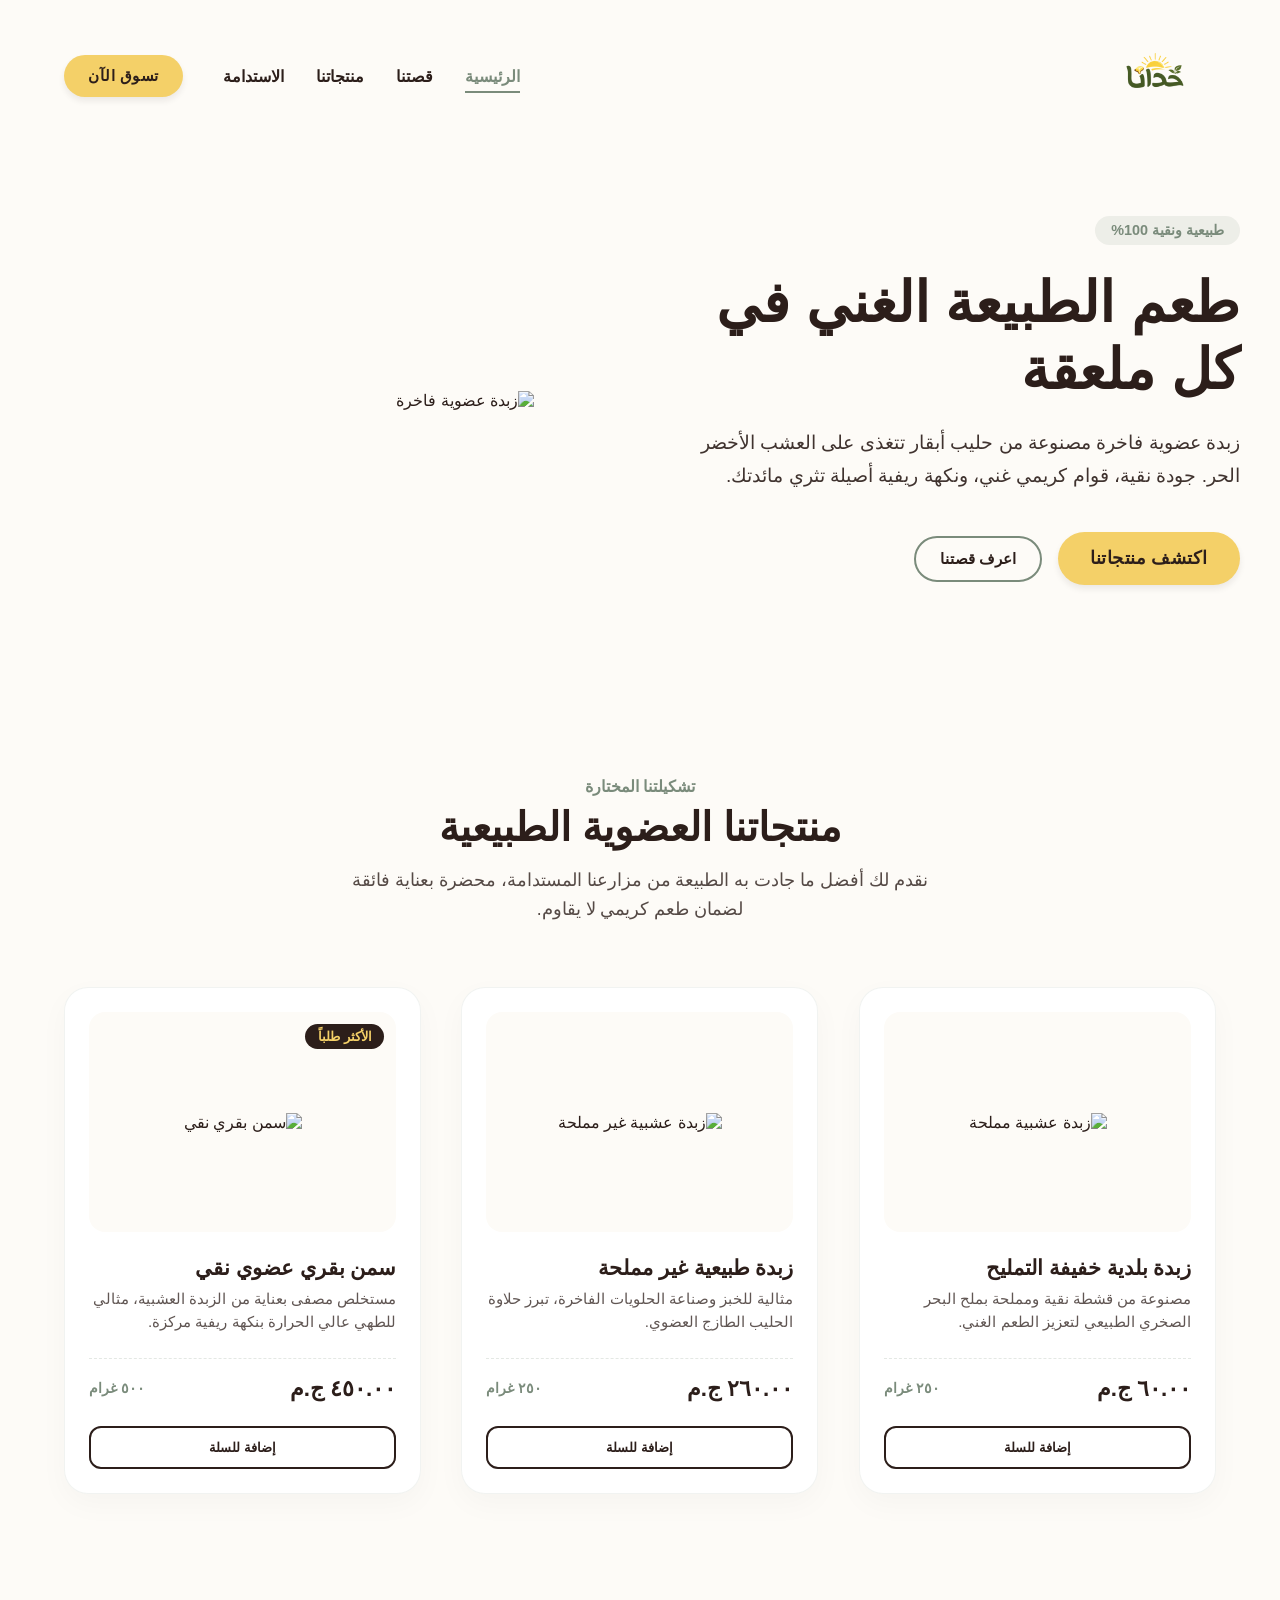
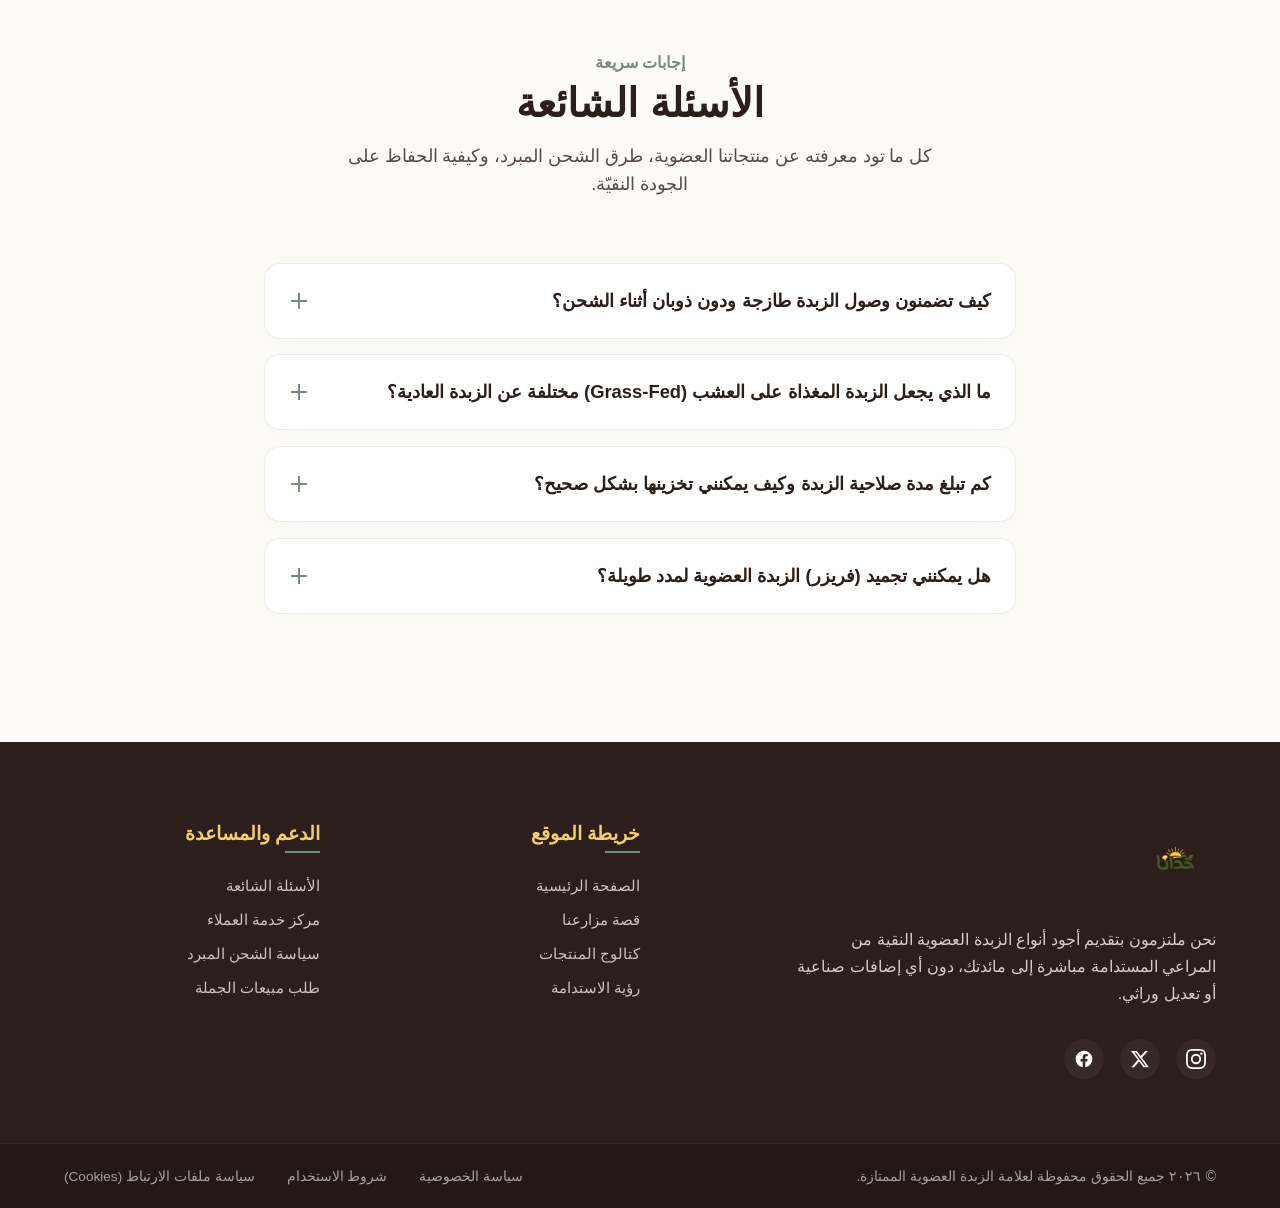
==== commit f8f8df7d: "Add files via upload" ====
--- a/index.html
+++ b/index.html
@@ -56,7 +56,7 @@
         <div class="nav-container">
             <a href="#" class="logo-link">
                 <!-- Inside index.html / about.html Header -->
-<img src="your-transparent-logo.png" alt="شعار الزبدة العضوية" class="logo-img meadow-float">
+<img src="logo.png" alt="شعار الزبدة العضوية" class="logo-img meadow-float">
 
             </a>
 
@@ -228,7 +228,7 @@
             <!-- العمود الأول: نبذة العلامة التجارية والشعار -->
             <div class="footer-brand-column">
                 <a href="#" class="footer-logo-link">
-                    <img src="your-transparent-logo.png" alt="شعار الزبدة العضوية" class="footer-logo">
+                    <img src="logo.png" alt="شعار الزبدة العضوية" class="footer-logo">
                 </a>
                 <p class="footer-brand-desc">نحن ملتزمون بتقديم أجود أنواع الزبدة العضوية النقية من المراعي المستدامة مباشرة إلى مائدتك، دون أي إضافات صناعية أو تعديل وراثي.</p>
                 <!-- منصات التواصل الاجتماعي -->
--- a/style.css
+++ b/style.css
@@ -483,7 +483,7 @@
 }
 
 .logo-img {
-    height: 60px;
+    height: 120px;
     width: auto;
     display: block;
     object-fit: contain;
@@ -1034,7 +1034,7 @@
 }
 
 .footer-logo {
-    height: 70px;
+    height: 80px;
     width: auto;
     object-fit: contain;
     display: block;
